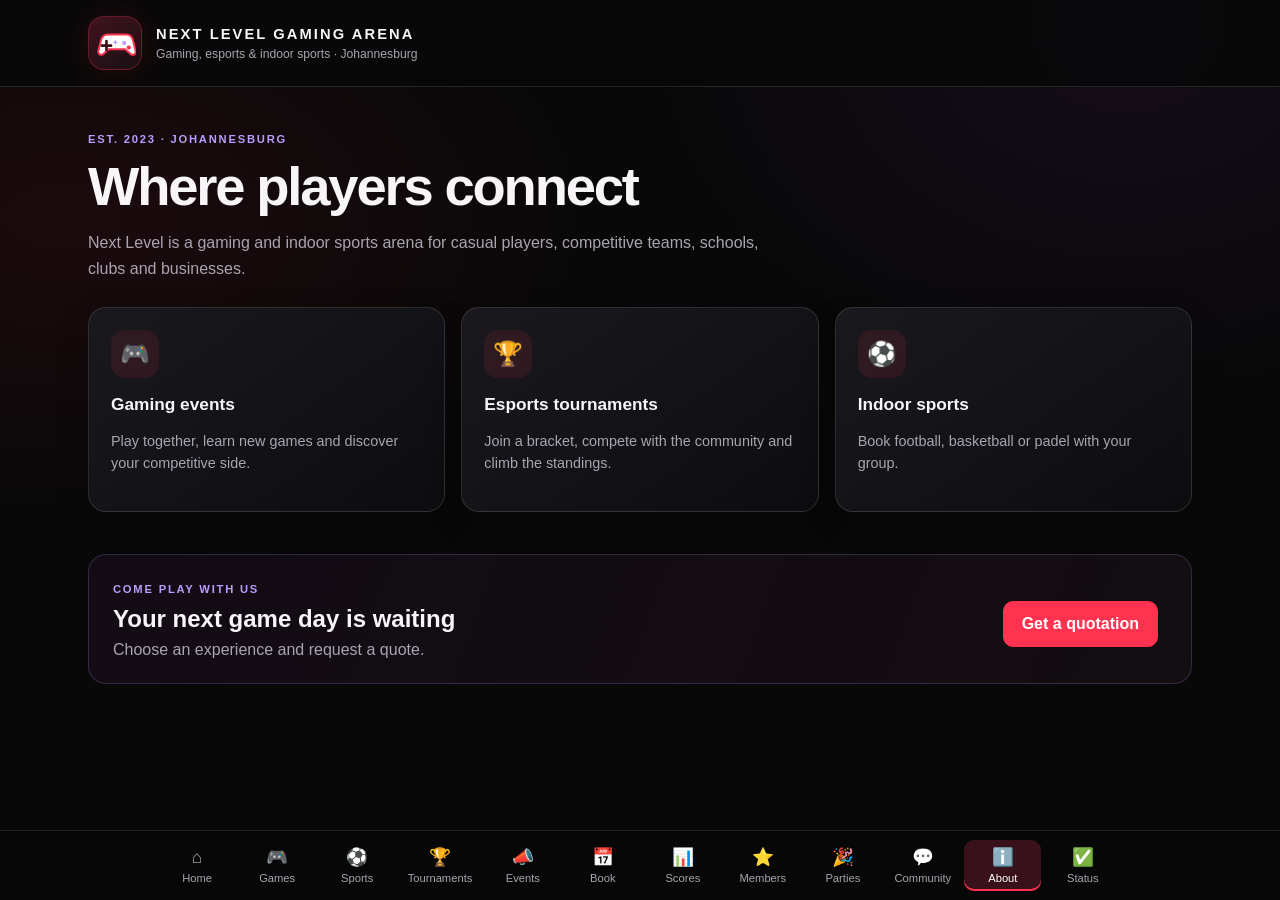
==== pages/about.html @ 6332935f "Add Next Level Gaming Arena app" ====
<!DOCTYPE html>
<html lang="en"><head><meta charset="UTF-8"><meta name="viewport" content="width=device-width, initial-scale=1"><meta name="theme-color" content="#080808"><title>About · Next Level Gaming Arena</title><link rel="stylesheet" href="../assets/arena.css"></head><body data-page="about" data-root="../"><header class="site-header"><a class="brand" href="../index.html"><span class="logo" aria-hidden="true"><svg viewBox="0 0 64 64"><path d="M18 19h28c5.6 0 9.2 3.4 10.4 9l4 16.3c1.1 4.5-4.1 7.4-7.6 4.3l-8.2-7.2H19.4l-8.2 7.2c-3.5 3.1-8.7.2-7.6-4.3l4-16.3c1.2-5.6 4.8-9 10.4-9Z" transform="translate(3 0)" fill="#fff" stroke="#ff334f" stroke-width="3" stroke-linejoin="round"/><path d="M19 29v14m-7-7h14" stroke="#38111a" stroke-width="4" stroke-linecap="round"/><circle cx="46" cy="32" r="3.2" fill="#bb9cff"/><circle cx="53" cy="39" r="3.2" fill="#ff334f"/><path d="M30 31h5m-2.5-2.5v5" stroke="#bb9cff" stroke-width="2" stroke-linecap="round"/></svg></span><span><strong>NEXT LEVEL GAMING ARENA</strong><small>Gaming, esports & indoor sports · Johannesburg</small></span></a></header><main class="page-shell"><header class="page-heading"><span class="eyebrow">EST. 2023 · JOHANNESBURG</span><h1>Where players connect</h1><p>Next Level is a gaming and indoor sports arena for casual players, competitive teams, schools, clubs and businesses.</p></header><section class="card-grid"><article class="card"><span class="card-icon">🎮</span><h2>Gaming events</h2><p>Play together, learn new games and discover your competitive side.</p></article><article class="card"><span class="card-icon">🏆</span><h2>Esports tournaments</h2><p>Join a bracket, compete with the community and climb the standings.</p></article><article class="card"><span class="card-icon">⚽</span><h2>Indoor sports</h2><p>Book football, basketball or padel with your group.</p></article></section><aside class="callout"><div><span class="eyebrow">COME PLAY WITH US</span><h2>Your next game day is waiting</h2><p>Choose an experience and request a quote.</p></div><a class="button" href="book.html">Get a quotation</a></aside></main><nav class="bottom-nav" id="bottom-nav" aria-label="Main navigation"></nav><script src="../assets/arena.js" defer></script></body></html>
---- assets/arena.css ----
:root{color-scheme:dark;--bg:#080808;--panel:#151419;--panel2:#1b191f;--line:rgba(255,255,255,.12);--text:#f7f5f8;--muted:#aaa4b0;--red:#ff334f;--red-dark:#38111a;--purple:#bb9cff;--radius:18px}*{box-sizing:border-box}html{min-width:320px;background:var(--bg);scroll-behavior:smooth}body{min-height:100vh;margin:0;color:var(--text);background:radial-gradient(ellipse at 88% 3%,rgba(109,47,146,.14),transparent 31%),radial-gradient(ellipse at 5% 24%,rgba(130,24,43,.16),transparent 32%),var(--bg);font-family:Inter,"Segoe UI",Arial,sans-serif}a{color:inherit;text-decoration:none}button,input,select,textarea{font:inherit}button{cursor:pointer}.site-header{position:sticky;top:0;z-index:5;border-bottom:1px solid var(--line);background:rgba(8,8,8,.88);backdrop-filter:blur(18px)}.brand{width:min(1160px,100%);min-height:86px;margin:auto;padding:14px 28px;display:flex;align-items:center;gap:14px}.brand strong{display:block;font-size:.92rem;letter-spacing:.14em}.brand small{display:block;margin-top:5px;color:var(--muted);font-size:.76rem}.logo{width:54px;height:54px;display:grid;place-items:center;border:1px solid rgba(255,51,79,.3);border-radius:16px;background:linear-gradient(145deg,#42131e,#171014);box-shadow:0 0 32px rgba(255,51,79,.13);flex:none}.logo svg{width:42px;height:42px}.page-shell{width:min(1160px,100%);margin:auto;padding:34px 28px 120px}.hero{position:relative;overflow:hidden;padding:clamp(32px,7vw,76px);border:1px solid rgba(255,51,79,.25);border-radius:26px;background:radial-gradient(ellipse at 88% 48%,rgba(139,75,190,.15),transparent 34%),linear-gradient(115deg,rgba(35,13,19,.98),rgba(15,15,19,.97));box-shadow:0 28px 80px rgba(0,0,0,.27)}.hero:after{position:absolute;content:"";width:310px;height:310px;right:9%;bottom:-180px;border:1px solid rgba(187,156,255,.23);border-radius:50%;pointer-events:none}.eyebrow{color:var(--purple);font-size:.7rem;font-weight:800;letter-spacing:.16em;text-transform:uppercase}.hero h1{max-width:760px;margin:20px 0 16px;font-size:clamp(2.7rem,8vw,5.7rem);line-height:.95;letter-spacing:-.065em}.hero h1 span{color:var(--red)}.hero p,.page-intro{max-width:650px;color:#c6c0ca;line-height:1.7}.button{display:inline-flex;align-items:center;justify-content:center;gap:12px;min-height:46px;margin:10px 9px 0 0;padding:0 18px;border:1px solid var(--red);border-radius:10px;background:var(--red);color:white;font-weight:750;transition:.18s}.button:hover{transform:translateY(-2px);background:#df1f3e}.button-ghost{border-color:var(--line);background:rgba(255,255,255,.04)}.button-ghost:hover{border-color:var(--purple);background:rgba(187,156,255,.1)}.section-heading{display:flex;justify-content:space-between;align-items:end;gap:16px;margin:42px 0 17px}.section-heading h2,.page-heading h1{margin:8px 0 0;font-size:clamp(1.5rem,4vw,2.25rem);letter-spacing:-.04em}.section-heading>a{color:var(--purple);font-size:.88rem}.card-grid{display:grid;grid-template-columns:repeat(3,minmax(0,1fr));gap:16px}.card{padding:22px;border:1px solid var(--line);border-radius:var(--radius);background:linear-gradient(145deg,rgba(27,25,31,.98),rgba(13,13,16,.98));box-shadow:0 12px 35px rgba(0,0,0,.14);transition:transform .18s,border-color .18s}.card:hover{transform:translateY(-3px);border-color:rgba(255,51,79,.43)}.card-icon{display:grid;width:48px;height:48px;place-items:center;margin-bottom:16px;border-radius:14px;background:rgba(255,51,79,.1);font-size:1.5rem}.card h3,.card h2{margin:0 0 8px;font-size:1.08rem}.card p{color:var(--muted);font-size:.9rem;line-height:1.55}.card strong,.price{color:var(--red);font-size:.92rem}.compact-card{min-height:155px}.page-heading{margin:8px 0 26px}.page-heading h1{font-size:clamp(2rem,6vw,3.4rem)}.page-heading p{max-width:700px;margin:12px 0 0;color:var(--muted);line-height:1.6}.content-grid{display:grid;grid-template-columns:repeat(2,minmax(0,1fr));gap:16px}.form-card{max-width:760px}.field{margin:16px 0}.field label{display:block;margin:0 0 7px;color:#c8c1cc;font-size:.86rem}.field input,.field select,.field textarea,input[type=search]{width:100%;min-height:46px;padding:12px 13px;border:1px solid var(--line);border-radius:9px;outline:0;color:var(--text);background:#0e0d11}.field textarea{min-height:92px;resize:vertical}.field input:focus,.field select:focus,.field textarea:focus,input[type=search]:focus{border-color:var(--purple);box-shadow:0 0 0 3px rgba(187,156,255,.1)}.quote{margin:20px 0;padding:18px;border-left:3px solid var(--red);border-radius:0 12px 12px 0;background:rgba(255,51,79,.08)}.quote strong{display:block;margin:6px 0;color:var(--red);font-size:1.75rem}.muted{color:var(--muted)}.callout{display:flex;align-items:center;justify-content:space-between;gap:20px;margin-top:42px;padding:24px;border:1px solid rgba(187,156,255,.2);border-radius:var(--radius);background:linear-gradient(110deg,rgba(64,28,72,.2),rgba(25,17,23,.7))}.callout h2{margin:8px 0}.callout p{margin:0;color:var(--muted)}.bottom-nav{position:fixed;z-index:10;right:0;bottom:0;left:0;display:flex;justify-content:center;gap:3px;overflow-x:auto;padding:9px 10px calc(9px + env(safe-area-inset-bottom));border-top:1px solid var(--line);background:rgba(8,8,8,.93);backdrop-filter:blur(16px);scrollbar-width:thin}.bottom-nav a{flex:0 0 auto;min-width:77px;padding:7px 9px;border-radius:10px;color:var(--muted);text-align:center;font-size:.7rem}.bottom-nav a span{display:block;margin-bottom:4px;font-size:1.1rem}.bottom-nav a:hover,.bottom-nav a[aria-current=page]{color:white;background:var(--red-dark)}.bottom-nav a[aria-current=page]{box-shadow:inset 0 -2px var(--red)}.chip-row{display:flex;flex-wrap:wrap;gap:8px;margin:14px 0 18px}.chip,.outline-button{min-height:38px;padding:8px 13px;border:1px solid var(--line);border-radius:999px;color:var(--text);background:#17151a}.chip:hover,.chip.active,.outline-button:hover{border-color:var(--purple);color:var(--purple);background:rgba(187,156,255,.08)}.status{min-height:1.5em;margin-top:12px;color:var(--purple);font-size:.88rem}.stats{display:grid;grid-template-columns:repeat(3,1fr);gap:12px;margin:18px 0}.stat{padding:16px;border:1px solid var(--line);border-radius:13px;background:rgba(255,255,255,.025)}.stat strong{display:block;color:var(--red);font-size:1.4rem}.stat small{color:var(--muted)}.table-wrap{overflow-x:auto}table{width:100%;border-collapse:collapse;text-align:left}th,td{padding:12px;border-bottom:1px solid var(--line);white-space:nowrap}th{color:var(--muted);font-size:.75rem;text-transform:uppercase;letter-spacing:.08em}.selected{border-color:var(--red)!important;box-shadow:0 0 0 1px var(--red)}.feed-item{padding:13px 0;border-bottom:1px solid var(--line)}.feed-item small{display:block;margin-top:6px;color:var(--muted)}.tag{display:inline-block;margin-bottom:12px;color:var(--purple);font-size:.7rem;font-weight:800;letter-spacing:.13em;text-transform:uppercase}.screen-reader-only{position:absolute;width:1px;height:1px;overflow:hidden;clip:rect(0,0,0,0);white-space:nowrap}@media(max-width:760px){.page-shell{padding:24px 18px 110px}.brand{padding:12px 18px}.card-grid{grid-template-columns:repeat(2,minmax(0,1fr))}.content-grid{grid-template-columns:1fr}.section-heading{align-items:start;flex-direction:column}.bottom-nav{justify-content:flex-start}}@media(max-width:520px){.card-grid,.stats{grid-template-columns:1fr}.hero{border-radius:18px}.brand strong{font-size:.78rem;letter-spacing:.09em}.brand small{font-size:.68rem}.callout{align-items:flex-start;flex-direction:column}.card{padding:19px}}
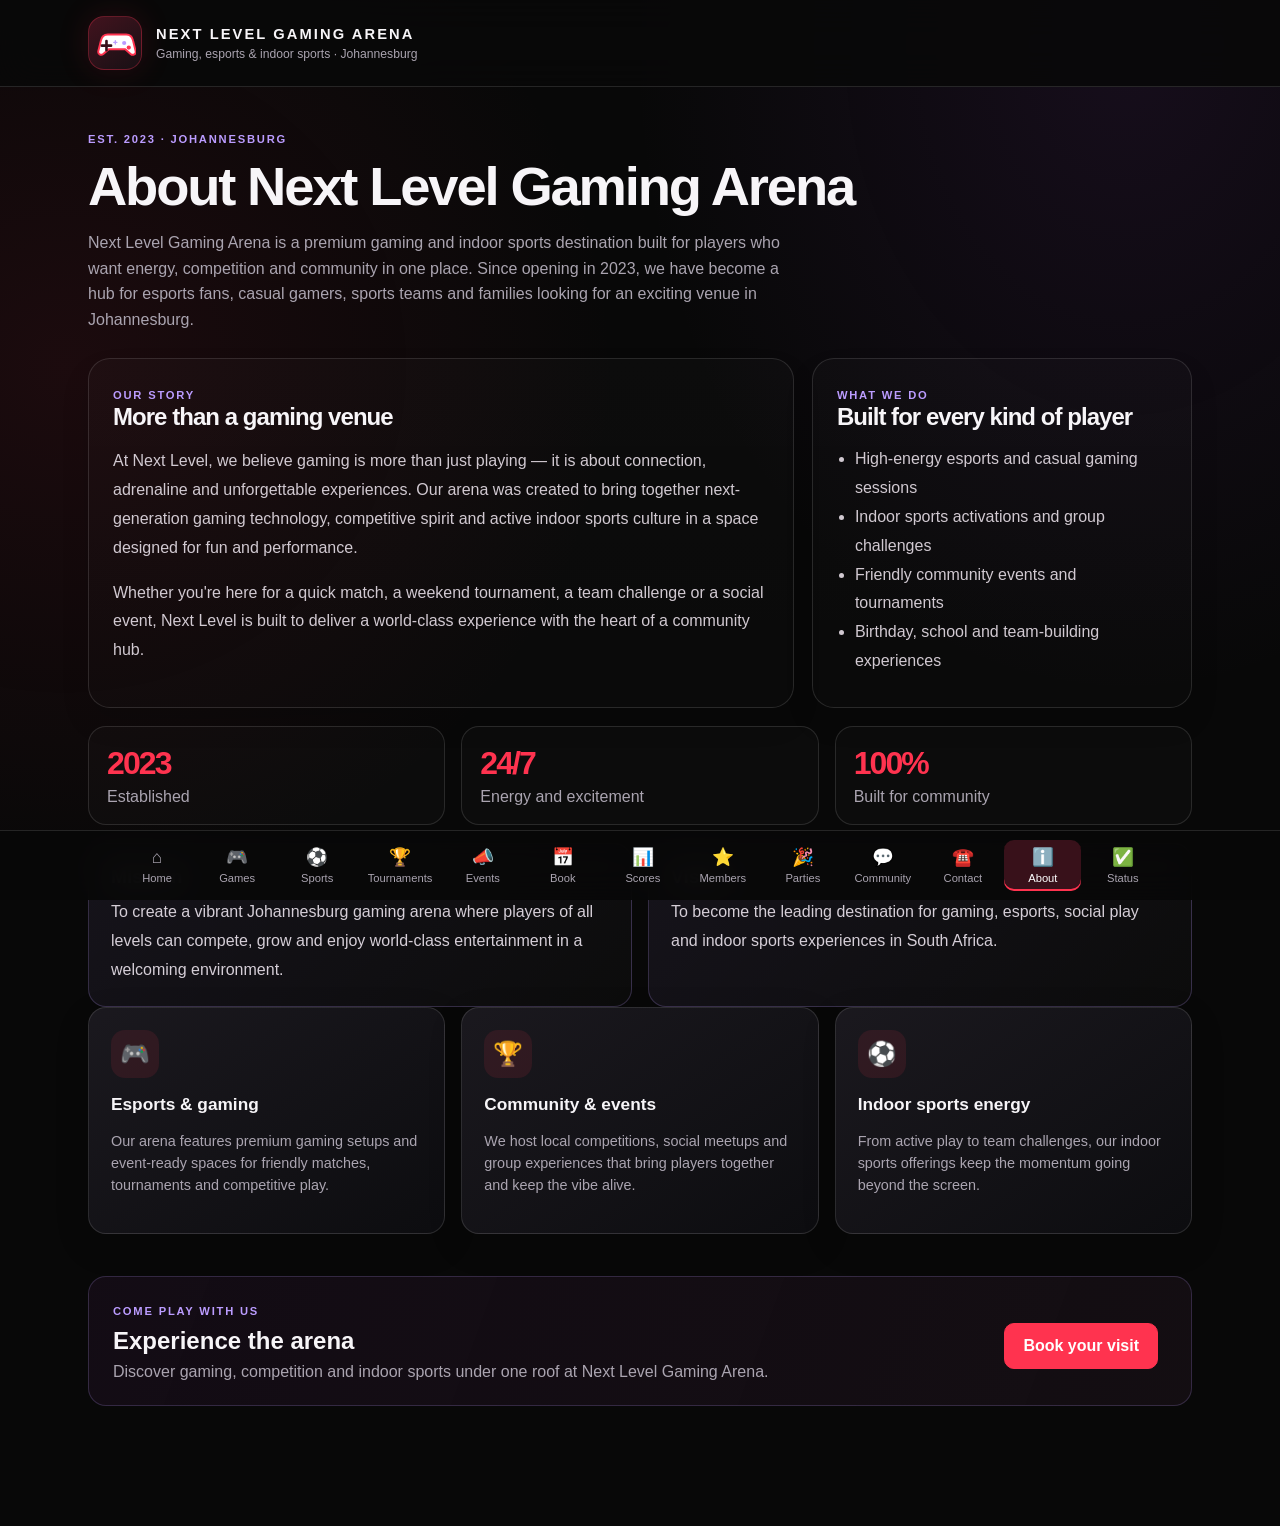
==== commit 71f4bdec: "Add about and contact pages to gaming arena site" ====
--- a/pages/about.html
+++ b/pages/about.html
@@ -1,2 +1,125 @@
 <!DOCTYPE html>
-<html lang="en"><head><meta charset="UTF-8"><meta name="viewport" content="width=device-width, initial-scale=1"><meta name="theme-color" content="#080808"><title>About · Next Level Gaming Arena</title><link rel="stylesheet" href="../assets/arena.css"></head><body data-page="about" data-root="../"><header class="site-header"><a class="brand" href="../index.html"><span class="logo" aria-hidden="true"><svg viewBox="0 0 64 64"><path d="M18 19h28c5.6 0 9.2 3.4 10.4 9l4 16.3c1.1 4.5-4.1 7.4-7.6 4.3l-8.2-7.2H19.4l-8.2 7.2c-3.5 3.1-8.7.2-7.6-4.3l4-16.3c1.2-5.6 4.8-9 10.4-9Z" transform="translate(3 0)" fill="#fff" stroke="#ff334f" stroke-width="3" stroke-linejoin="round"/><path d="M19 29v14m-7-7h14" stroke="#38111a" stroke-width="4" stroke-linecap="round"/><circle cx="46" cy="32" r="3.2" fill="#bb9cff"/><circle cx="53" cy="39" r="3.2" fill="#ff334f"/><path d="M30 31h5m-2.5-2.5v5" stroke="#bb9cff" stroke-width="2" stroke-linecap="round"/></svg></span><span><strong>NEXT LEVEL GAMING ARENA</strong><small>Gaming, esports & indoor sports · Johannesburg</small></span></a></header><main class="page-shell"><header class="page-heading"><span class="eyebrow">EST. 2023 · JOHANNESBURG</span><h1>Where players connect</h1><p>Next Level is a gaming and indoor sports arena for casual players, competitive teams, schools, clubs and businesses.</p></header><section class="card-grid"><article class="card"><span class="card-icon">🎮</span><h2>Gaming events</h2><p>Play together, learn new games and discover your competitive side.</p></article><article class="card"><span class="card-icon">🏆</span><h2>Esports tournaments</h2><p>Join a bracket, compete with the community and climb the standings.</p></article><article class="card"><span class="card-icon">⚽</span><h2>Indoor sports</h2><p>Book football, basketball or padel with your group.</p></article></section><aside class="callout"><div><span class="eyebrow">COME PLAY WITH US</span><h2>Your next game day is waiting</h2><p>Choose an experience and request a quote.</p></div><a class="button" href="book.html">Get a quotation</a></aside></main><nav class="bottom-nav" id="bottom-nav" aria-label="Main navigation"></nav><script src="../assets/arena.js" defer></script></body></html>
+<html lang="en">
+<head>
+    <meta charset="UTF-8">
+    <meta name="viewport" content="width=device-width, initial-scale=1.0">
+    <meta name="theme-color" content="#080808">
+    <title>About Us · Next Level Gaming Arena</title>
+    <link rel="stylesheet" href="../assets/arena.css">
+    <style>
+        .about-hero { display: grid; grid-template-columns: 1.3fr .7fr; gap: 18px; margin-top: 20px; }
+        .about-story, .about-side { padding: 26px 24px; border: 1px solid rgba(255,255,255,.12); border-radius: 22px; background: linear-gradient(180deg,rgba(255,255,255,.02),rgba(255,255,255,.01)); box-shadow: 0 15px 28px rgba(0,0,0,.12); }
+        .about-story h2, .about-side h2 { margin: 0 0 14px; font-size: 1.5rem; letter-spacing: -.04em; }
+        .about-story p, .about-side p, .about-side li { color: #d1c9d1; line-height: 1.8; }
+        .about-side ul { margin: 0; padding-left: 18px; }
+        .about-metrics { display: grid; grid-template-columns: repeat(3, minmax(0,1fr)); gap: 16px; margin-top: 18px; }
+        .metric { padding: 18px; border: 1px solid rgba(255,255,255,.12); border-radius: 18px; background: rgba(255,255,255,.02); }
+        .metric strong { display: block; font-size: 2rem; letter-spacing: -.06em; color: #ff334f; }
+        .metric span { display: block; margin-top: 6px; color: #aaa4b0; }
+        .about-vision { display: grid; grid-template-columns: repeat(2, minmax(0,1fr)); gap: 16px; margin-top: 18px; }
+        .vision-box { padding: 22px; border: 1px solid rgba(187,156,255,.22); border-radius: 18px; background: linear-gradient(135deg,rgba(187,156,255,.08),rgba(255,255,255,.02)); }
+        .vision-box h3 { margin: 0 0 10px; font-size: 1.2rem; }
+        .vision-box p { margin: 0; color: #d5ced7; line-height: 1.8; }
+        @media (max-width: 820px) {
+            .about-hero, .about-metrics, .about-vision, .card-grid { grid-template-columns: 1fr; }
+            .callout { flex-direction: column; align-items: flex-start; }
+            .page-shell { padding: 28px 18px 120px; }
+            .brand { padding: 14px 18px; }
+            .bottom-nav { bottom: 14px; gap: 6px; }
+            .bottom-nav a { padding: 9px 10px; font-size: .7rem; }
+        }
+    </style>
+</head>
+<body data-page="about" data-root="../">
+    <header class="site-header">
+        <a class="brand" href="../index.html" aria-label="Next Level Gaming Arena home">
+            <span class="logo" aria-hidden="true"><svg viewBox="0 0 64 64"><path d="M18 19h28c5.6 0 9.2 3.4 10.4 9l4 16.3c1.1 4.5-4.1 7.4-7.6 4.3l-8.2-7.2H19.4l-8.2 7.2c-3.5 3.1-8.7.2-7.6-4.3l4-16.3c1.2-5.6 4.8-9 10.4-9Z" transform="translate(3 0)" fill="#fff" stroke="#ff334f" stroke-width="3" stroke-linejoin="round"/><path d="M19 29v14m-7-7h14" stroke="#38111a" stroke-width="4" stroke-linecap="round"/><circle cx="46" cy="32" r="3.2" fill="#bb9cff"/><circle cx="53" cy="39" r="3.2" fill="#ff334f"/><path d="M30 31h5m-2.5-2.5v5" stroke="#bb9cff" stroke-width="2" stroke-linecap="round"/></svg></span>
+            <span><strong>NEXT LEVEL GAMING ARENA</strong><small>Gaming, esports & indoor sports · Johannesburg</small></span>
+        </a>
+    </header>
+
+    <main class="page-shell">
+        <header class="page-heading">
+            <span class="eyebrow">EST. 2023 · JOHANNESBURG</span>
+            <h1>About Next Level Gaming Arena</h1>
+            <p>Next Level Gaming Arena is a premium gaming and indoor sports destination built for players who want energy, competition and community in one place. Since opening in 2023, we have become a hub for esports fans, casual gamers, sports teams and families looking for an exciting venue in Johannesburg.</p>
+        </header>
+
+        <section class="about-hero">
+            <article class="about-story">
+                <span class="eyebrow">OUR STORY</span>
+                <h2>More than a gaming venue</h2>
+                <p>At Next Level, we believe gaming is more than just playing — it is about connection, adrenaline and unforgettable experiences. Our arena was created to bring together next-generation gaming technology, competitive spirit and active indoor sports culture in a space designed for fun and performance.</p>
+                <p>Whether you're here for a quick match, a weekend tournament, a team challenge or a social event, Next Level is built to deliver a world-class experience with the heart of a community hub.</p>
+            </article>
+            <aside class="about-side">
+                <span class="eyebrow">WHAT WE DO</span>
+                <h2>Built for every kind of player</h2>
+                <ul>
+                    <li>High-energy esports and casual gaming sessions</li>
+                    <li>Indoor sports activations and group challenges</li>
+                    <li>Friendly community events and tournaments</li>
+                    <li>Birthday, school and team-building experiences</li>
+                </ul>
+            </aside>
+        </section>
+
+        <section class="about-metrics">
+            <div class="metric">
+                <strong>2023</strong>
+                <span>Established</span>
+            </div>
+            <div class="metric">
+                <strong>24/7</strong>
+                <span>Energy and excitement</span>
+            </div>
+            <div class="metric">
+                <strong>100%</strong>
+                <span>Built for community</span>
+            </div>
+        </section>
+
+        <section class="about-vision">
+            <article class="vision-box">
+                <h3>Mission</h3>
+                <p>To create a vibrant Johannesburg gaming arena where players of all levels can compete, grow and enjoy world-class entertainment in a welcoming environment.</p>
+            </article>
+            <article class="vision-box">
+                <h3>Vision</h3>
+                <p>To become the leading destination for gaming, esports, social play and indoor sports experiences in South Africa.</p>
+            </article>
+        </section>
+
+        <section class="card-grid">
+            <article class="card">
+                <span class="card-icon">🎮</span>
+                <h2>Esports & gaming</h2>
+                <p>Our arena features premium gaming setups and event-ready spaces for friendly matches, tournaments and competitive play.</p>
+            </article>
+            <article class="card">
+                <span class="card-icon">🏆</span>
+                <h2>Community & events</h2>
+                <p>We host local competitions, social meetups and group experiences that bring players together and keep the vibe alive.</p>
+            </article>
+            <article class="card">
+                <span class="card-icon">⚽</span>
+                <h2>Indoor sports energy</h2>
+                <p>From active play to team challenges, our indoor sports offerings keep the momentum going beyond the screen.</p>
+            </article>
+        </section>
+
+        <aside class="callout">
+            <div>
+                <span class="eyebrow">COME PLAY WITH US</span>
+                <h2>Experience the arena</h2>
+                <p>Discover gaming, competition and indoor sports under one roof at Next Level Gaming Arena.</p>
+            </div>
+            <a class="button" href="book.html">Book your visit</a>
+        </aside>
+    </main>
+
+    <nav class="bottom-nav" id="bottom-nav" aria-label="Main navigation"></nav>
+    <script src="../assets/arena.js" defer></script>
+</body>
+</html>
+
